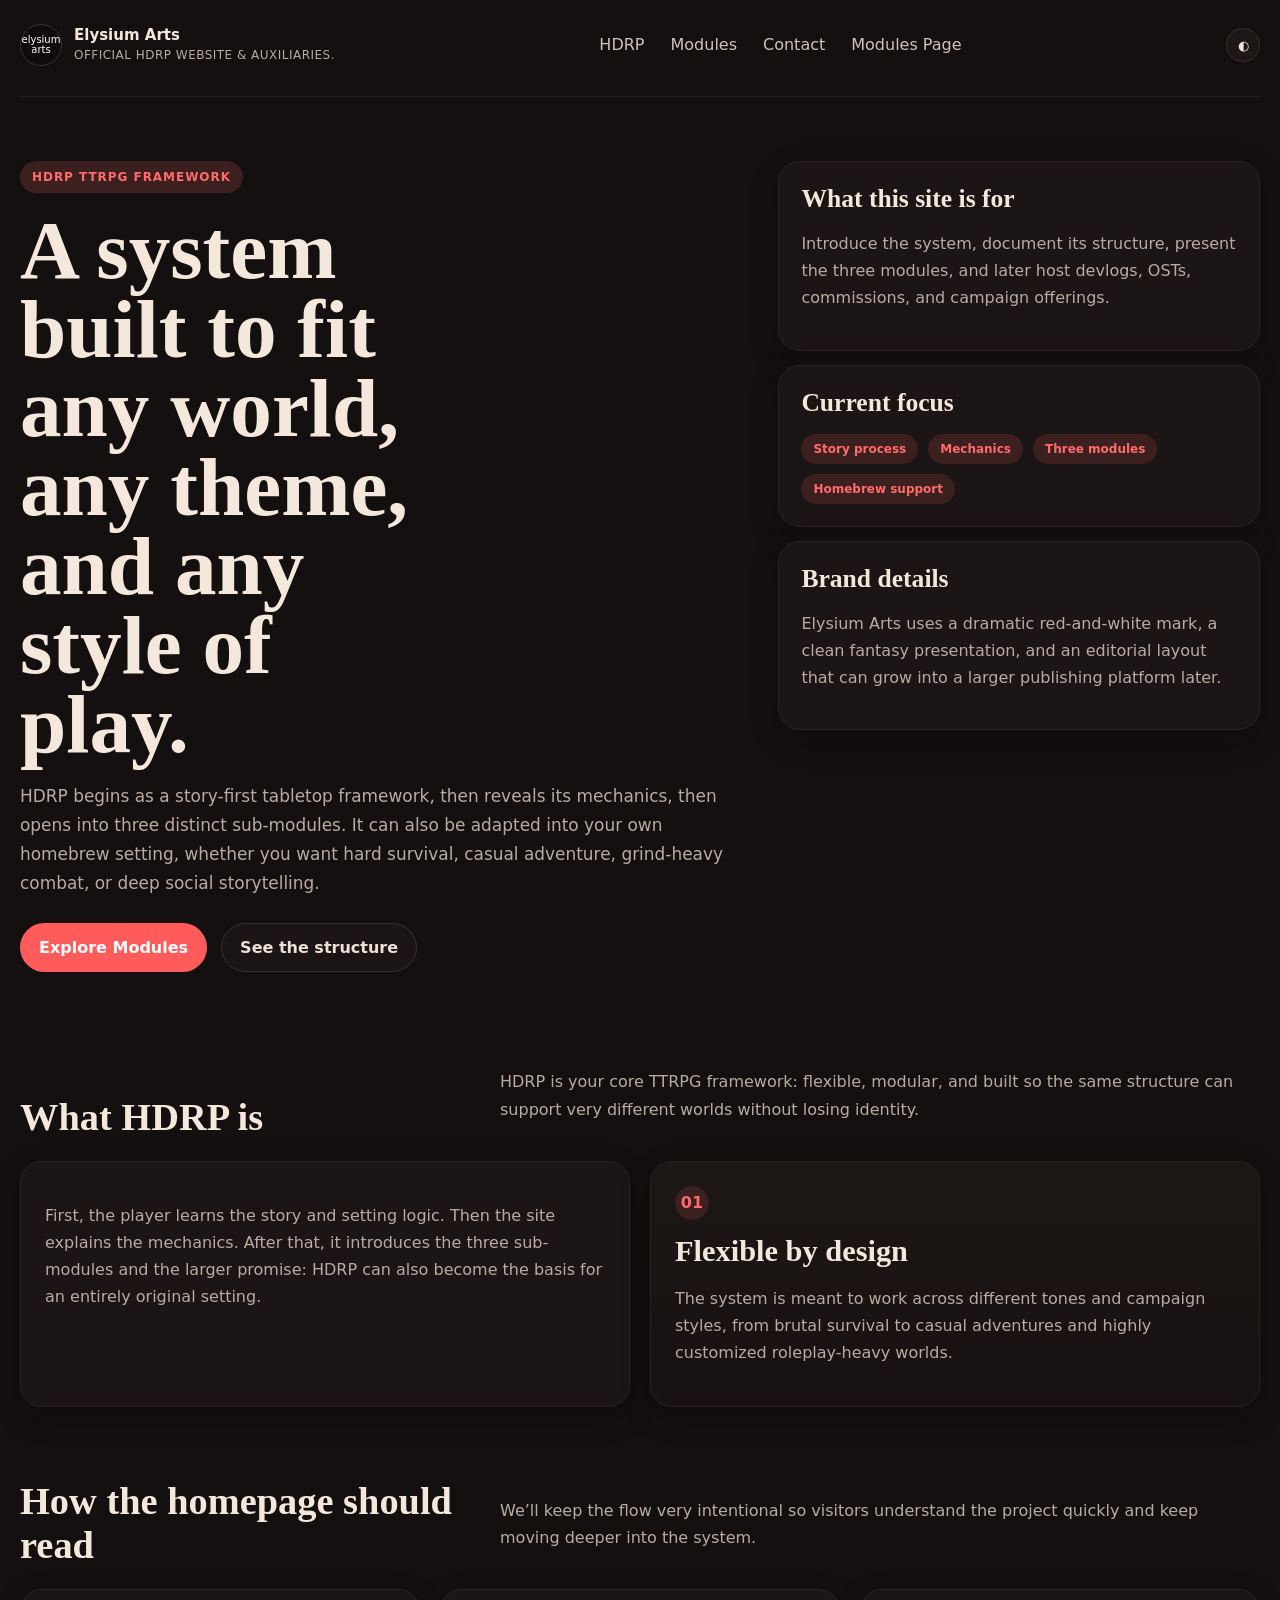
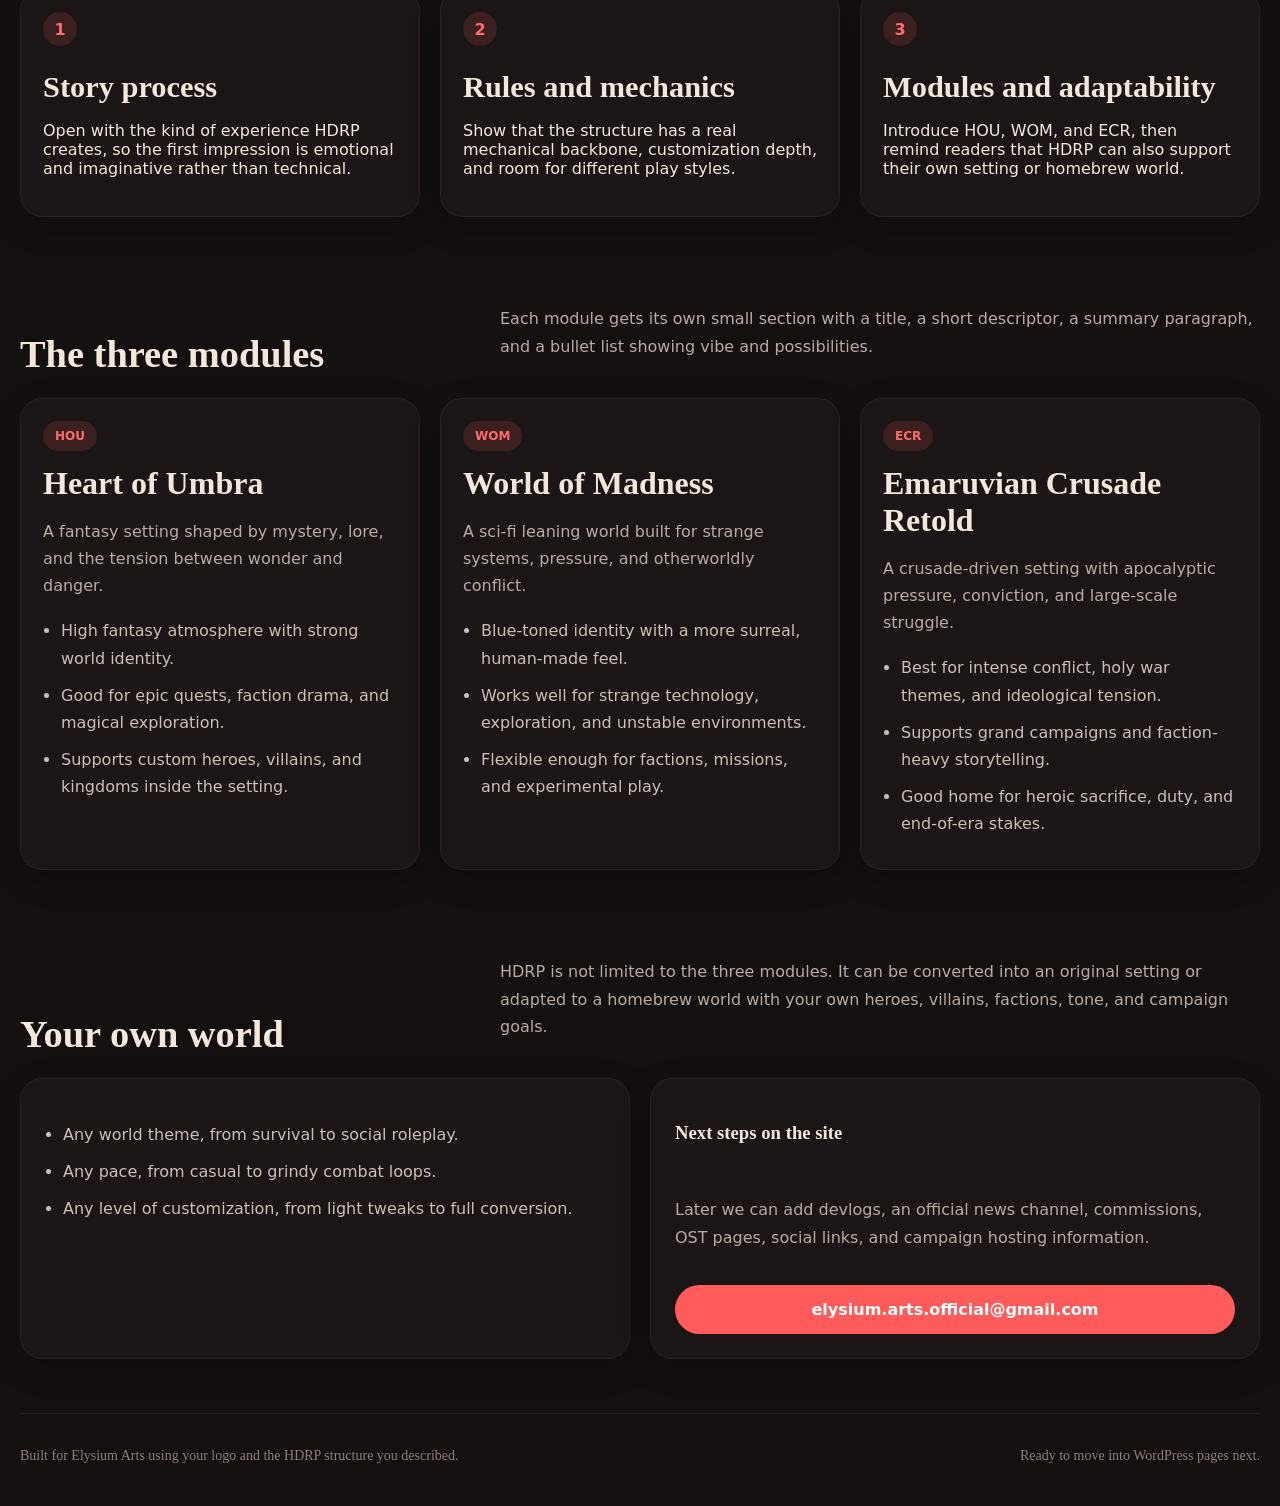
==== index.html @ 016bfaa6 "Version 0.1 I hate this" ====
<!doctype html>
<html lang="en">
<head>
  <meta charset="utf-8">
  <meta name="viewport" content="width=device-width, initial-scale=1">
  <title>Elysium Arts</title>
  <style>
    :root{--bg:#14100f;--panel:#1b1615;--border:#2c2321;--text:#f4e8dc;--muted:#b9aba2;--accent:#ff5b5b;--accent2:#ff6b6b}
    *{box-sizing:border-box}
    body{margin:0;background:var(--bg);color:var(--text);font-family:Inter,system-ui,sans-serif}
    a{color:inherit}
    .page-shell{max-width:1400px;margin:0 auto;padding:16px 20px 28px}
    .site-topbar{display:flex;align-items:center;justify-content:space-between;gap:18px;padding:8px 0 30px;border-bottom:1px solid rgba(255,255,255,.06)}
    .brand-block{display:flex;align-items:center;gap:12px}
    .brand-mark{width:42px;height:42px;border-radius:50%;background:#0f0b0b;border:1px solid #333;color:#fff;font-size:10px;line-height:1;display:flex;align-items:center;justify-content:center;text-transform:lowercase;text-align:center}
    .brand-copy strong{display:block;font-size:15px;line-height:1.1}
    .brand-copy span{font-size:12px;color:var(--muted);text-transform:uppercase;letter-spacing:.04em}
    .site-nav{display:flex;gap:26px;flex-wrap:wrap}
    .site-nav a{color:#cfc3ba;text-decoration:none;border-bottom:1px solid transparent}
    .theme-btn{width:34px;height:34px;border-radius:50%;border:1px solid #3a302c;background:#1d1716;color:#f0e3d8}
    .hero-grid{display:grid;grid-template-columns:1.2fr .8fr;gap:36px;padding:64px 0 44px}
    .eyebrow{display:inline-block;padding:9px 12px;border-radius:999px;background:#3c1f1f;color:var(--accent2);font-size:12px;font-weight:700;letter-spacing:.08em;text-transform:uppercase}
    h1,h2,h3{font-family:Georgia,serif}
    .hero-left h1{font-size:clamp(3.6rem,6.5vw,6.25rem);line-height:.95;margin:18px 0 18px;max-width:10ch}
    .lead{max-width:760px;color:var(--muted);font-size:1.06rem;line-height:1.7}
    .hero-actions{display:flex;gap:14px;margin-top:26px;flex-wrap:wrap}
    .btn{display:inline-flex;align-items:center;justify-content:center;padding:14px 18px;border-radius:999px;text-decoration:none;font-weight:700;border:1px solid #3a302c}
    .btn.primary{background:var(--accent);color:#fff;border-color:transparent}
    .btn.secondary{background:#1b1615;color:#efe0d6}
    .hero-right{display:grid;gap:14px;align-content:start}
    .hero-right article,.panel,.process-block article,.module-card{background:var(--panel);border:1px solid var(--border);border-radius:22px;box-shadow:0 10px 30px rgba(0,0,0,.24)}
    .hero-right article{padding:22px}
    .hero-right h2,.section-heading h2,.module-card h3,.panel h3,.site-footer{font-family:Georgia,serif}
    .hero-right h2{font-size:1.6rem;margin:0 0 10px}
    .hero-right p,.section-heading p,.panel p,.module-card p{color:var(--muted);line-height:1.7}
    .chips{display:flex;flex-wrap:wrap;gap:10px;margin-top:16px}
    .chips span,.tag{display:inline-flex;align-items:center;justify-content:center;padding:8px 12px;border-radius:999px;background:#3c1f1f;color:var(--accent2);font-size:12px;font-weight:700}
    .section-block{padding:36px 0}
    .section-heading{display:flex;align-items:end;justify-content:space-between;gap:24px;margin-bottom:22px}
    .section-heading h2{font-size:clamp(2rem,3vw,3.3rem);margin:0}
    .section-heading p{max-width:760px}
    .split-grid,.world-grid{display:grid;grid-template-columns:1fr 1fr;gap:20px}
    .panel{padding:24px}
    .panel.accent{background:linear-gradient(180deg,#1d1716,#171211)}
    .num,.step{display:inline-flex;align-items:center;justify-content:center;width:34px;height:34px;border-radius:999px;background:#3c1f1f;color:var(--accent2);font-weight:700}
    .split-block h3,.process-block h3{font-family:Georgia,serif;font-size:1.9rem;margin:14px 0 10px}
    .process-grid,.module-grid{display:grid;grid-template-columns:repeat(3,1fr);gap:20px}
    .process-block article{padding:22px}
    .step{margin-bottom:10px}
    .module-card{padding:22px}
    .module-card h3{font-size:2rem;margin:14px 0 10px}
    .module-card ul,.checklist{margin:18px 0 0;padding-left:18px;color:#ccbfb6;line-height:1.7}
    .module-card li,.checklist li{margin-bottom:10px}
    .world-block .contact-panel{display:flex;flex-direction:column;justify-content:space-between;gap:18px}
    .site-footer{display:flex;justify-content:space-between;gap:20px;border-top:1px solid rgba(255,255,255,.06);padding-top:20px;margin-top:18px;color:#8c7f76;font-size:14px}
    @media (max-width:1080px){.hero-grid,.split-grid,.world-grid,.process-grid,.module-grid{grid-template-columns:1fr}.section-heading,.site-footer{flex-direction:column;align-items:flex-start}.hero-left h1{max-width:none}}
  </style>
</head>
<body>
<section class="page-shell">
  <header class="site-topbar">
    <div class="brand-block">
      <div class="brand-mark">elysium<br>arts</div>
      <div class="brand-copy">
        <strong>Elysium Arts</strong>
        <span>Official HDRP website & auxiliaries.</span>
      </div>
    </div>
    <nav class="site-nav">
      <a href="#hdrp">HDRP</a>
      <a href="#modules">Modules</a>
      <a href="#contact">Contact</a>
      <a href="/elysium-arts-page.html">Modules Page</a>
    </nav>
    <button class="theme-btn" aria-label="Toggle theme">◐</button>
  </header>
  <main>
    <section class="hero-grid">
      <div class="hero-left">
        <span class="eyebrow">HDRP TTRPG framework</span>
        <h1>A system built to fit any world, any theme, and any style of play.</h1>
        <p class="lead">HDRP begins as a story-first tabletop framework, then reveals its mechanics, then opens into three distinct sub-modules. It can also be adapted into your own homebrew setting, whether you want hard survival, casual adventure, grind-heavy combat, or deep social storytelling.</p>
        <div class="hero-actions">
          <a class="btn primary" href="/elysium-arts-page.html">Explore Modules</a>
          <a class="btn secondary" href="#hdrp">See the structure</a>
        </div>
      </div>
      <aside class="hero-right">
        <article>
          <h2>What this site is for</h2>
          <p>Introduce the system, document its structure, present the three modules, and later host devlogs, OSTs, commissions, and campaign offerings.</p>
        </article>
        <article>
          <h2>Current focus</h2>
          <div class="chips"><span>Story process</span><span>Mechanics</span><span>Three modules</span><span>Homebrew support</span></div>
        </article>
        <article>
          <h2>Brand details</h2>
          <p>Elysium Arts uses a dramatic red-and-white mark, a clean fantasy presentation, and an editorial layout that can grow into a larger publishing platform later.</p>
        </article>
      </aside>
    </section>
    <section id="hdrp" class="section-block split-block">
      <div class="section-heading">
        <h2>What HDRP is</h2>
        <p>HDRP is your core TTRPG framework: flexible, modular, and built so the same structure can support very different worlds without losing identity.</p>
      </div>
      <div class="split-grid">
        <div class="panel">
          <p>First, the player learns the story and setting logic. Then the site explains the mechanics. After that, it introduces the three sub-modules and the larger promise: HDRP can also become the basis for an entirely original setting.</p>
        </div>
        <div class="panel accent">
          <span class="num">01</span>
          <h3>Flexible by design</h3>
          <p>The system is meant to work across different tones and campaign styles, from brutal survival to casual adventures and highly customized roleplay-heavy worlds.</p>
        </div>
      </div>
    </section>
    <section class="section-block process-block">
      <div class="section-heading narrow">
        <h2>How the homepage should read</h2>
        <p>We’ll keep the flow very intentional so visitors understand the project quickly and keep moving deeper into the system.</p>
      </div>
      <div class="process-grid">
        <article><span class="step">1</span><h3>Story process</h3><p>Open with the kind of experience HDRP creates, so the first impression is emotional and imaginative rather than technical.</p></article>
        <article><span class="step">2</span><h3>Rules and mechanics</h3><p>Show that the structure has a real mechanical backbone, customization depth, and room for different play styles.</p></article>
        <article><span class="step">3</span><h3>Modules and adaptability</h3><p>Introduce HOU, WOM, and ECR, then remind readers that HDRP can also support their own setting or homebrew world.</p></article>
      </div>
    </section>
    <section id="modules" class="section-block modules-block">
      <div class="section-heading">
        <h2>The three modules</h2>
        <p>Each module gets its own small section with a title, a short descriptor, a summary paragraph, and a bullet list showing vibe and possibilities.</p>
      </div>
      <div class="module-grid">
        <article class="module-card"><span class="tag">HOU</span><h3>Heart of Umbra</h3><p>A fantasy setting shaped by mystery, lore, and the tension between wonder and danger.</p><ul><li>High fantasy atmosphere with strong world identity.</li><li>Good for epic quests, faction drama, and magical exploration.</li><li>Supports custom heroes, villains, and kingdoms inside the setting.</li></ul></article>
        <article class="module-card"><span class="tag">WOM</span><h3>World of Madness</h3><p>A sci-fi leaning world built for strange systems, pressure, and otherworldly conflict.</p><ul><li>Blue-toned identity with a more surreal, human-made feel.</li><li>Works well for strange technology, exploration, and unstable environments.</li><li>Flexible enough for factions, missions, and experimental play.</li></ul></article>
        <article class="module-card"><span class="tag">ECR</span><h3>Emaruvian Crusade Retold</h3><p>A crusade-driven setting with apocalyptic pressure, conviction, and large-scale struggle.</p><ul><li>Best for intense conflict, holy war themes, and ideological tension.</li><li>Supports grand campaigns and faction-heavy storytelling.</li><li>Good home for heroic sacrifice, duty, and end-of-era stakes.</li></ul></article>
      </div>
    </section>
    <section class="section-block world-block">
      <div class="section-heading">
        <h2>Your own world</h2>
        <p>HDRP is not limited to the three modules. It can be converted into an original setting or adapted to a homebrew world with your own heroes, villains, factions, tone, and campaign goals.</p>
      </div>
      <div class="world-grid">
        <div class="panel">
          <ul class="checklist">
            <li>Any world theme, from survival to social roleplay.</li>
            <li>Any pace, from casual to grindy combat loops.</li>
            <li>Any level of customization, from light tweaks to full conversion.</li>
          </ul>
        </div>
        <div class="panel contact-panel" id="contact">
          <h3>Next steps on the site</h3>
          <p>Later we can add devlogs, an official news channel, commissions, OST pages, social links, and campaign hosting information.</p>
          <a class="btn primary" href="mailto:elysium.arts.official@gmail.com">elysium.arts.official@gmail.com</a>
        </div>
      </div>
    </section>
  </main>
  <footer class="site-footer">
    <p>Built for Elysium Arts using your logo and the HDRP structure you described.</p>
    <p>Ready to move into WordPress pages next.</p>
  </footer>
</section>
</body>
</html>
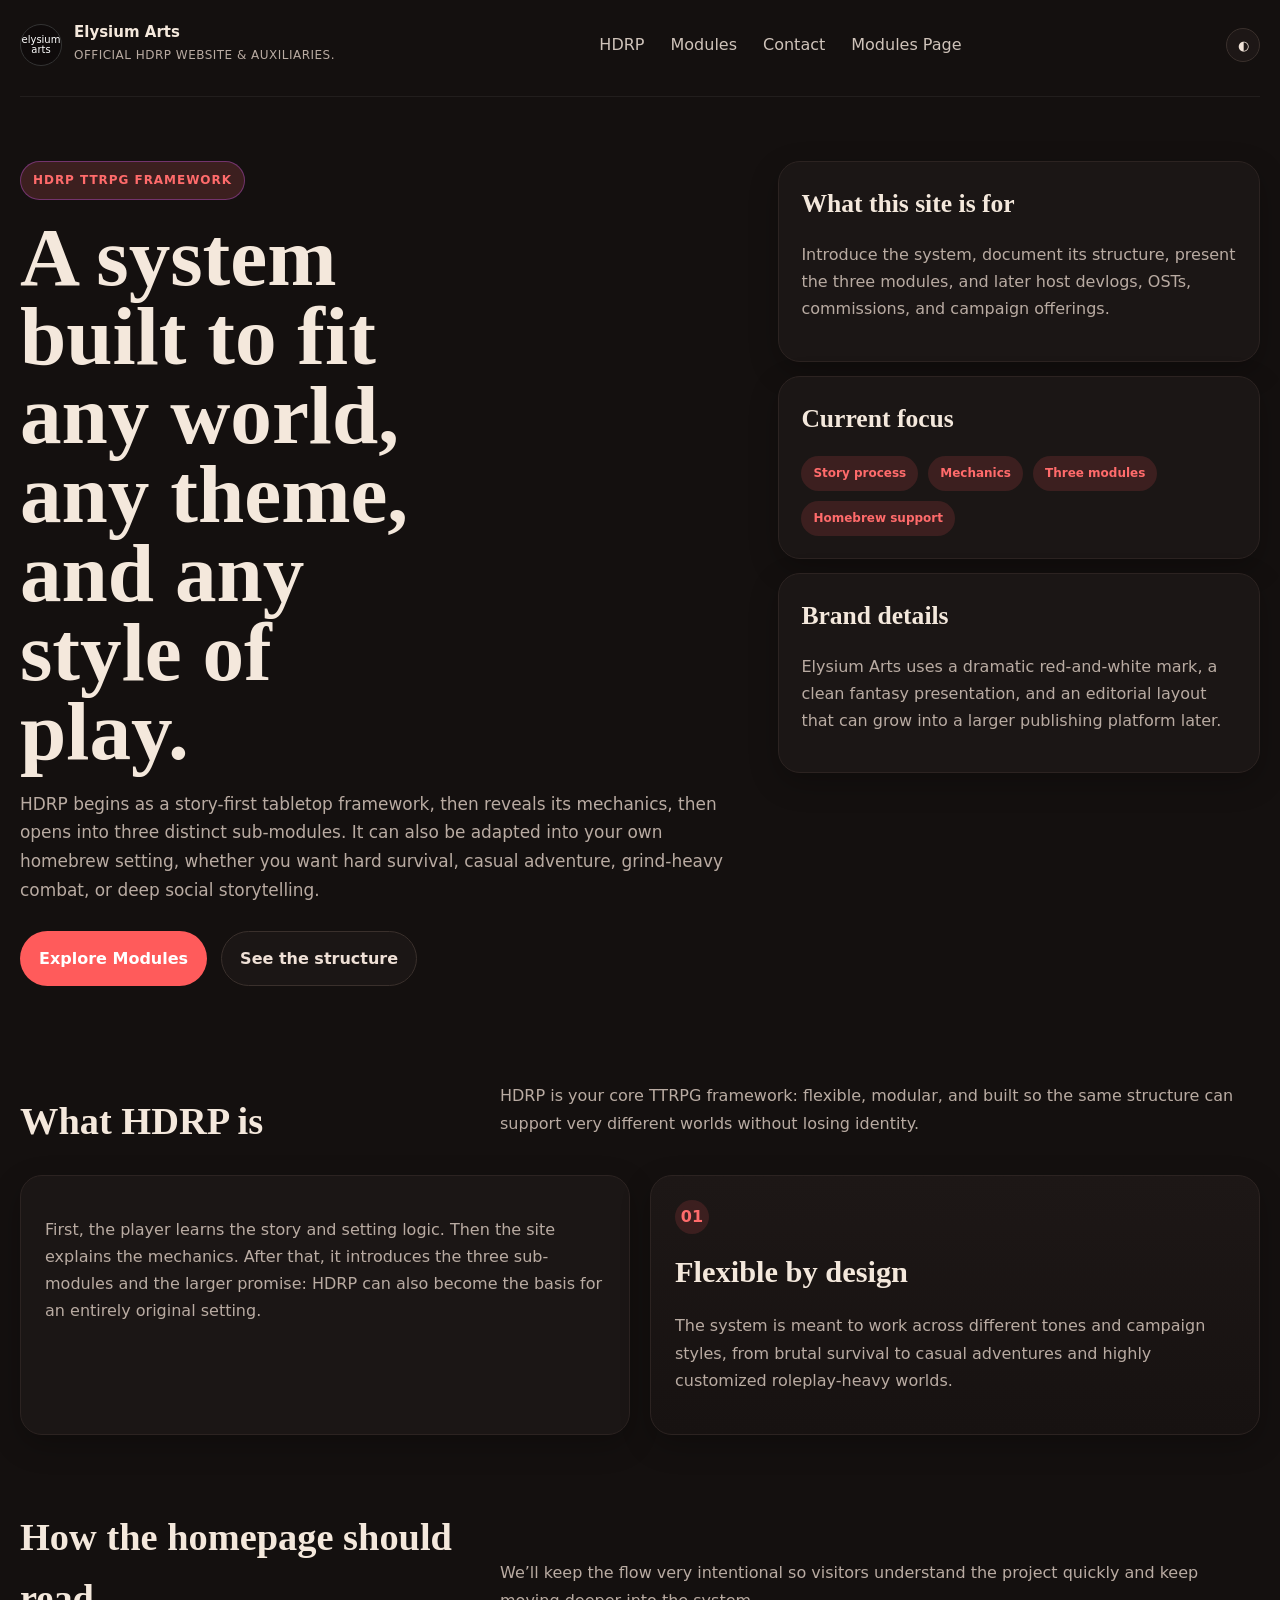
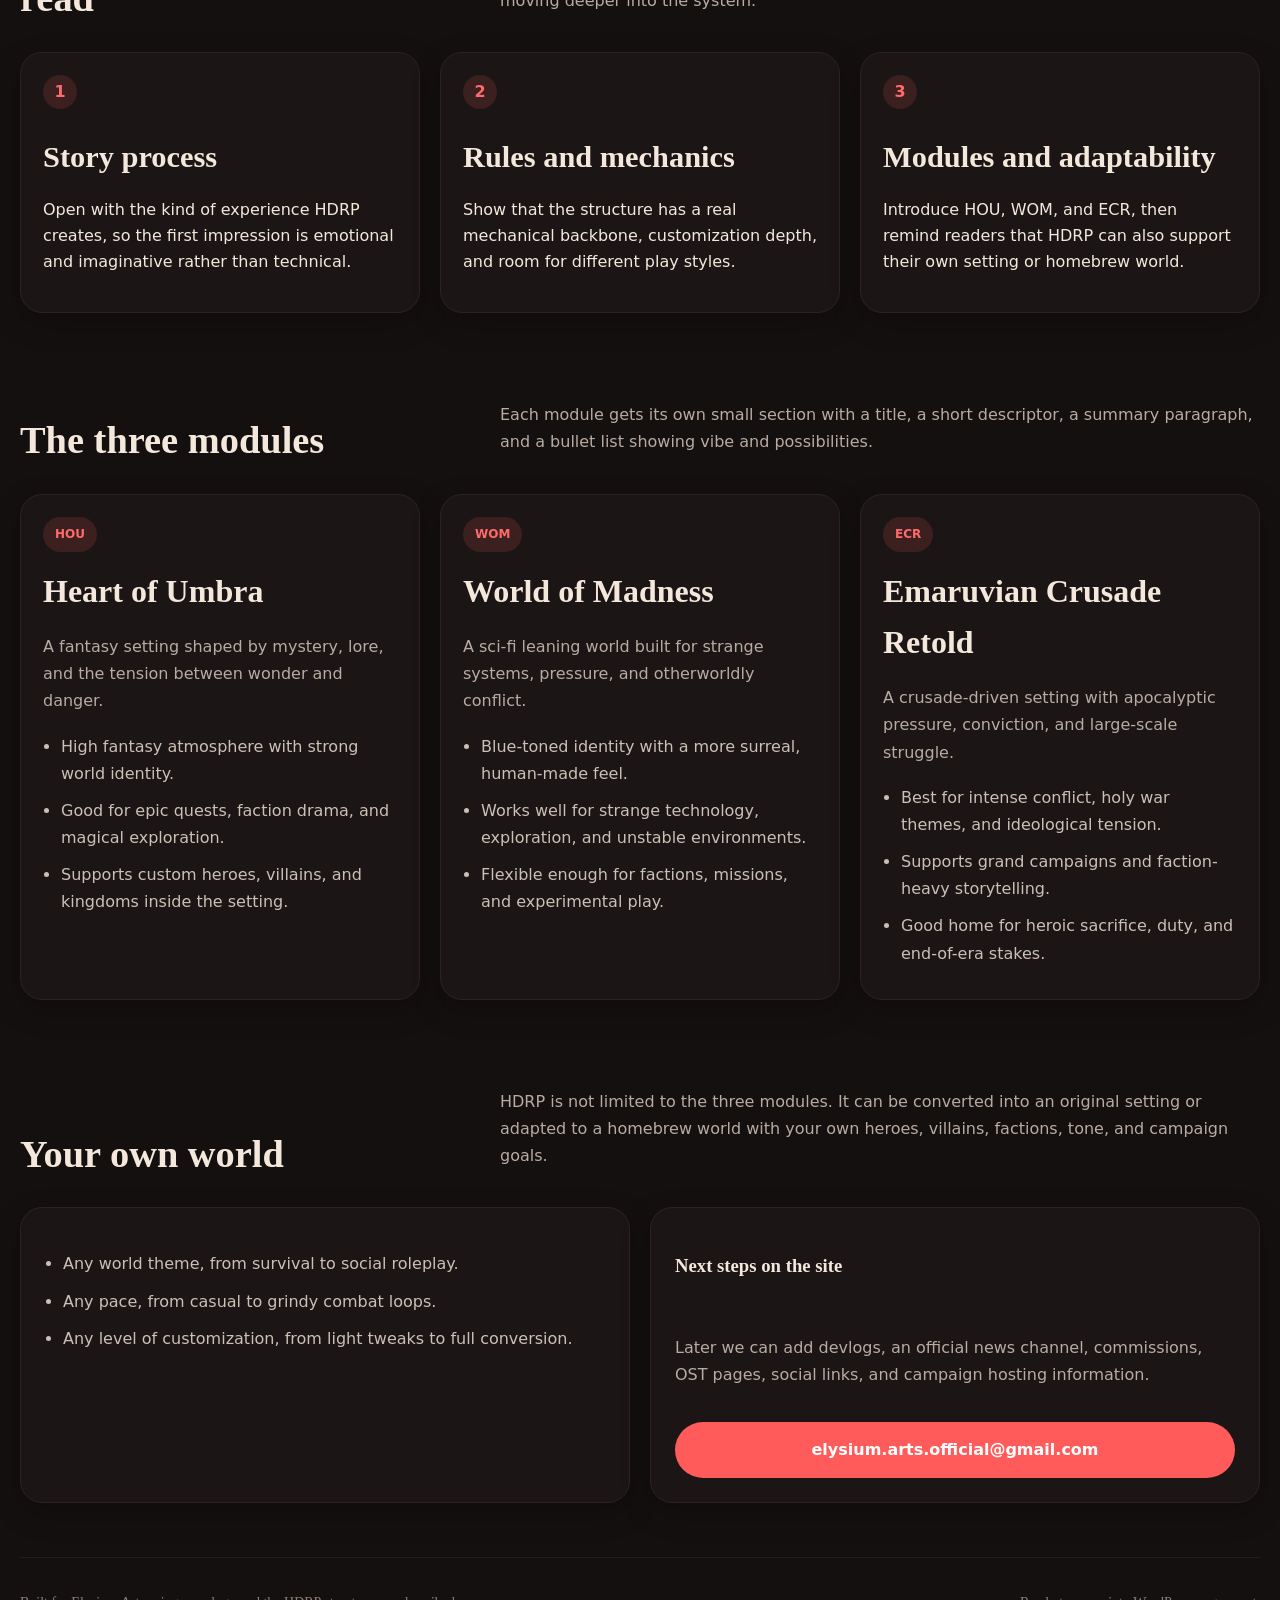
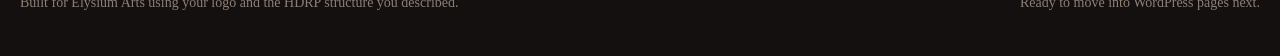
==== commit cdba86bd: "Update index.html" ====
--- a/index.html
+++ b/index.html
@@ -1,6 +1,7 @@
 <!doctype html>
 <html lang="en">
 <head>
+  <link rel="stylesheet" href="styles-3.css">
   <meta charset="utf-8">
   <meta name="viewport" content="width=device-width, initial-scale=1">
   <title>Elysium Arts</title>
@@ -70,7 +71,7 @@
       <a href="#hdrp">HDRP</a>
       <a href="#modules">Modules</a>
       <a href="#contact">Contact</a>
-      <a href="/elysium-arts-page.html">Modules Page</a>
+      <a href="/elysium-arts-page-2.html">Modules Page</a>
     </nav>
     <button class="theme-btn" aria-label="Toggle theme">◐</button>
   </header>
@@ -81,7 +82,7 @@
         <h1>A system built to fit any world, any theme, and any style of play.</h1>
         <p class="lead">HDRP begins as a story-first tabletop framework, then reveals its mechanics, then opens into three distinct sub-modules. It can also be adapted into your own homebrew setting, whether you want hard survival, casual adventure, grind-heavy combat, or deep social storytelling.</p>
         <div class="hero-actions">
-          <a class="btn primary" href="/elysium-arts-page.html">Explore Modules</a>
+          <a class="btn primary" href="/elysium-arts-page-2.html">Explore Modules</a>
           <a class="btn secondary" href="#hdrp">See the structure</a>
         </div>
       </div>
@@ -165,4 +166,4 @@
   </footer>
 </section>
 </body>
-</html>+</html>
--- a/styles-3.css
+++ b/styles-3.css
@@ -0,0 +1,45 @@
+
+:root{--bg:#0f0d0f;--panel:#17141a;--panel2:#1e1a21;--border:#2c2631;--text:#f5eef7;--muted:#b9adbf;--accent:#d95cff;--accent2:#7e5cff;--line:#3a3240}
+*{box-sizing:border-box}
+html{scroll-behavior:smooth}
+body{margin:0;background:radial-gradient(circle at top,#1a1420 0,#0f0d0f 45%,#09080a 100%);color:var(--text);font-family:Inter,system-ui,sans-serif;line-height:1.6}
+a{color:inherit}
+.wrap{max-width:1180px;margin:0 auto;padding:24px}
+.topbar,.footer{display:flex;justify-content:space-between;gap:16px;align-items:center;flex-wrap:wrap}
+.topbar{padding:10px 0 24px;border-bottom:1px solid rgba(255,255,255,.08)}
+.brand{display:flex;align-items:center;gap:14px;text-decoration:none}
+.mark{width:52px;height:52px;border-radius:16px;background:linear-gradient(135deg,var(--accent),var(--accent2));display:grid;place-items:center;font-weight:800;color:#fff;box-shadow:0 10px 30px rgba(0,0,0,.25)}
+.brand h1{font-size:1.05rem;margin:0 0 2px}
+.brand p{margin:0;color:var(--muted);font-size:.9rem}
+.nav{display:flex;gap:12px;flex-wrap:wrap}
+.nav a{padding:10px 14px;border:1px solid var(--border);border-radius:999px;text-decoration:none;background:rgba(255,255,255,.02)}
+.hero{padding:58px 0 24px;display:grid;grid-template-columns:1.25fr .75fr;gap:24px;align-items:start}
+.eyebrow{display:inline-flex;align-items:center;gap:8px;padding:8px 12px;border:1px solid rgba(217,92,255,.35);background:rgba(217,92,255,.12);color:#f1c8ff;border-radius:999px;font-size:.85rem;font-weight:700;letter-spacing:.04em;text-transform:uppercase}
+.hero h2{font-family:Georgia,serif;font-size:clamp(2.8rem,6vw,5.4rem);line-height:.95;margin:16px 0 14px;max-width:11ch}
+.lead{color:var(--muted);max-width:760px;font-size:1.06rem}
+.actions{display:flex;gap:12px;flex-wrap:wrap;margin-top:22px}
+.btn{display:inline-flex;align-items:center;justify-content:center;padding:13px 18px;border-radius:999px;text-decoration:none;font-weight:700;border:1px solid var(--border)}
+.btn.primary{background:linear-gradient(135deg,var(--accent),var(--accent2));color:#fff;border-color:transparent}
+.btn.secondary{background:rgba(255,255,255,.03)}
+.stack{display:grid;gap:16px}
+.card{background:linear-gradient(180deg,var(--panel),var(--panel2));border:1px solid var(--border);border-radius:24px;padding:22px;box-shadow:0 20px 50px rgba(0,0,0,.22)}
+.card h3,.section h3{font-family:Georgia,serif;margin:0 0 10px}
+.card p,.section p,.card li{color:var(--muted)}
+.mini-row{display:flex;flex-wrap:wrap;gap:10px;margin-top:12px}
+.pill{padding:8px 12px;border-radius:999px;background:rgba(255,255,255,.05);border:1px solid var(--border);font-size:.9rem}
+.section{padding:26px 0}
+.section-head{display:flex;justify-content:space-between;gap:18px;align-items:end;margin-bottom:18px}
+.section-head h2{font-family:Georgia,serif;font-size:clamp(1.8rem,3vw,3rem);margin:0}
+.section-head p{max-width:760px;color:var(--muted);margin:0}
+.grid-2,.grid-3{display:grid;gap:18px}
+.grid-2{grid-template-columns:1fr 1fr}
+.grid-3{grid-template-columns:repeat(3,1fr)}
+.feature,.module,.info{background:rgba(255,255,255,.03);border:1px solid var(--border);border-radius:22px;padding:22px}
+.num{display:inline-grid;place-items:center;width:34px;height:34px;border-radius:999px;background:rgba(217,92,255,.14);color:#f1c8ff;font-weight:800}
+.module .tag{display:inline-block;margin-bottom:12px;padding:7px 10px;border-radius:999px;background:rgba(126,92,255,.16);color:#d8cbff;font-size:.82rem;font-weight:800;letter-spacing:.08em;text-transform:uppercase}
+ul{margin:14px 0 0;padding-left:20px}
+li{margin-bottom:10px}
+.banner{border-radius:26px;padding:24px;background:linear-gradient(135deg,rgba(217,92,255,.12),rgba(126,92,255,.08));border:1px solid rgba(217,92,255,.22)}
+.footer{padding:24px 0 8px;border-top:1px solid rgba(255,255,255,.08);color:var(--muted);font-size:.95rem}
+.footer a{text-decoration:none}
+@media (max-width: 920px){.hero,.grid-2,.grid-3{grid-template-columns:1fr}.section-head,.topbar,.footer{align-items:flex-start}}
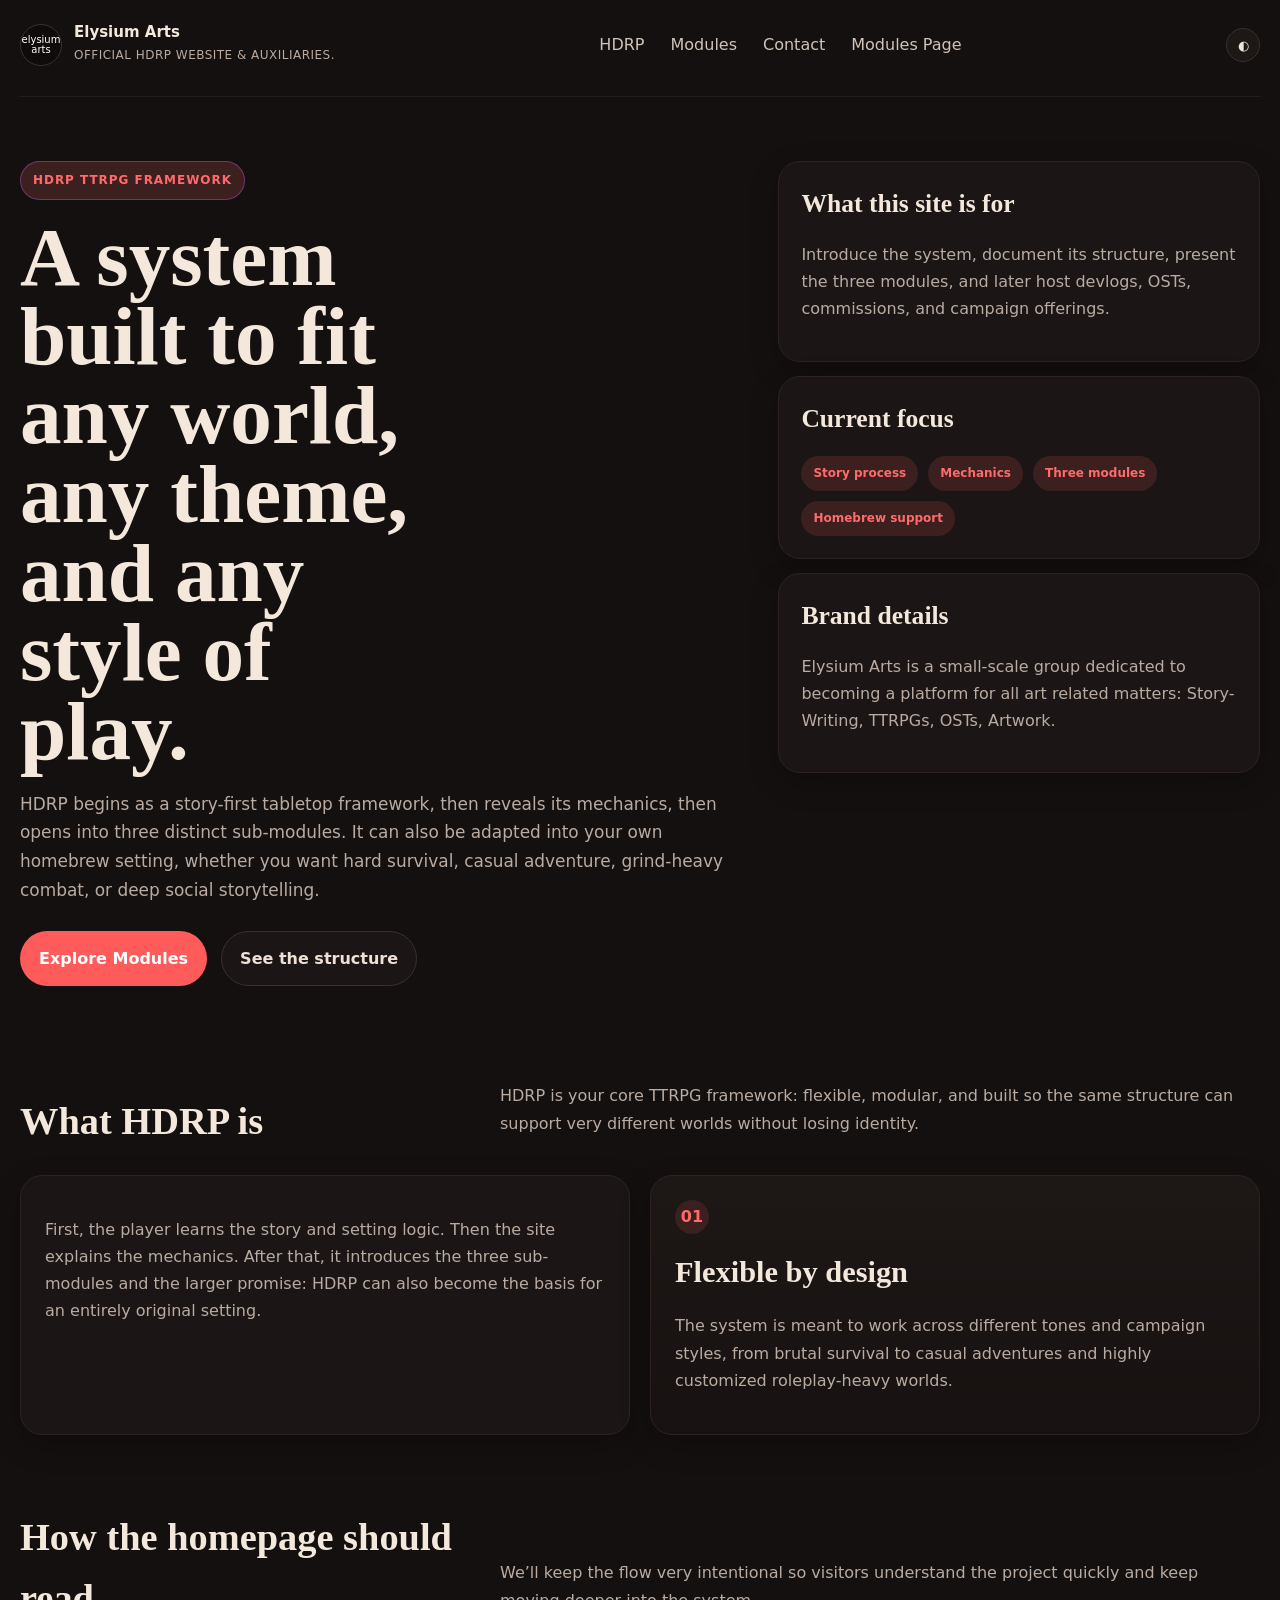
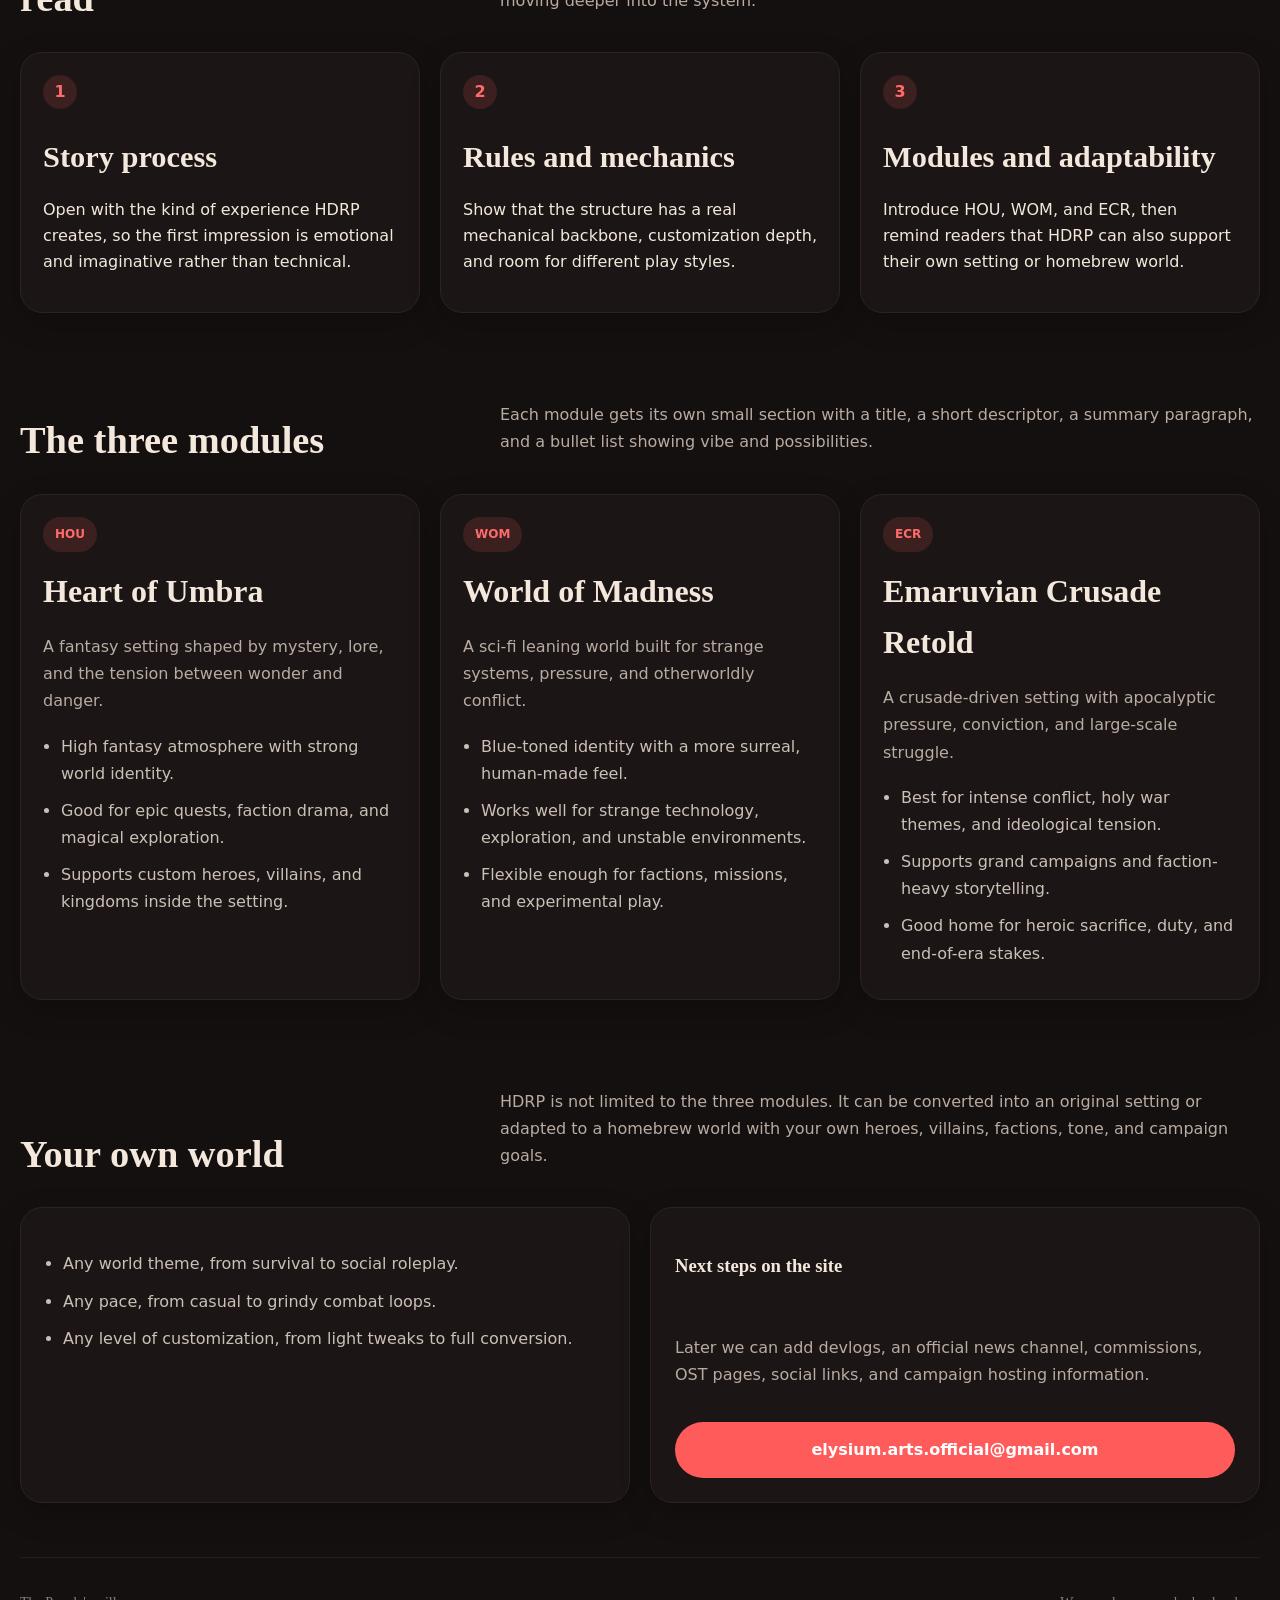
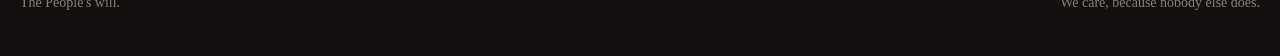
==== commit 8f1bf8f7: "Update index.html" ====
--- a/index.html
+++ b/index.html
@@ -1,8 +1,8 @@
 <!doctype html>
 <html lang="en">
 <head>
+  <meta charset="utf-8">
   <link rel="stylesheet" href="styles-3.css">
-  <meta charset="utf-8">
   <meta name="viewport" content="width=device-width, initial-scale=1">
   <title>Elysium Arts</title>
   <style>
@@ -97,7 +97,7 @@
         </article>
         <article>
           <h2>Brand details</h2>
-          <p>Elysium Arts uses a dramatic red-and-white mark, a clean fantasy presentation, and an editorial layout that can grow into a larger publishing platform later.</p>
+          <p>Elysium Arts is a small-scale group dedicated to becoming a platform for all art related matters: Story-Writing, TTRPGs, OSTs, Artwork.</p>
         </article>
       </aside>
     </section>
@@ -161,8 +161,8 @@
     </section>
   </main>
   <footer class="site-footer">
-    <p>Built for Elysium Arts using your logo and the HDRP structure you described.</p>
-    <p>Ready to move into WordPress pages next.</p>
+    <p>The People's will.</p>
+    <p>We care, because nobody else does.</p>
   </footer>
 </section>
 </body>
